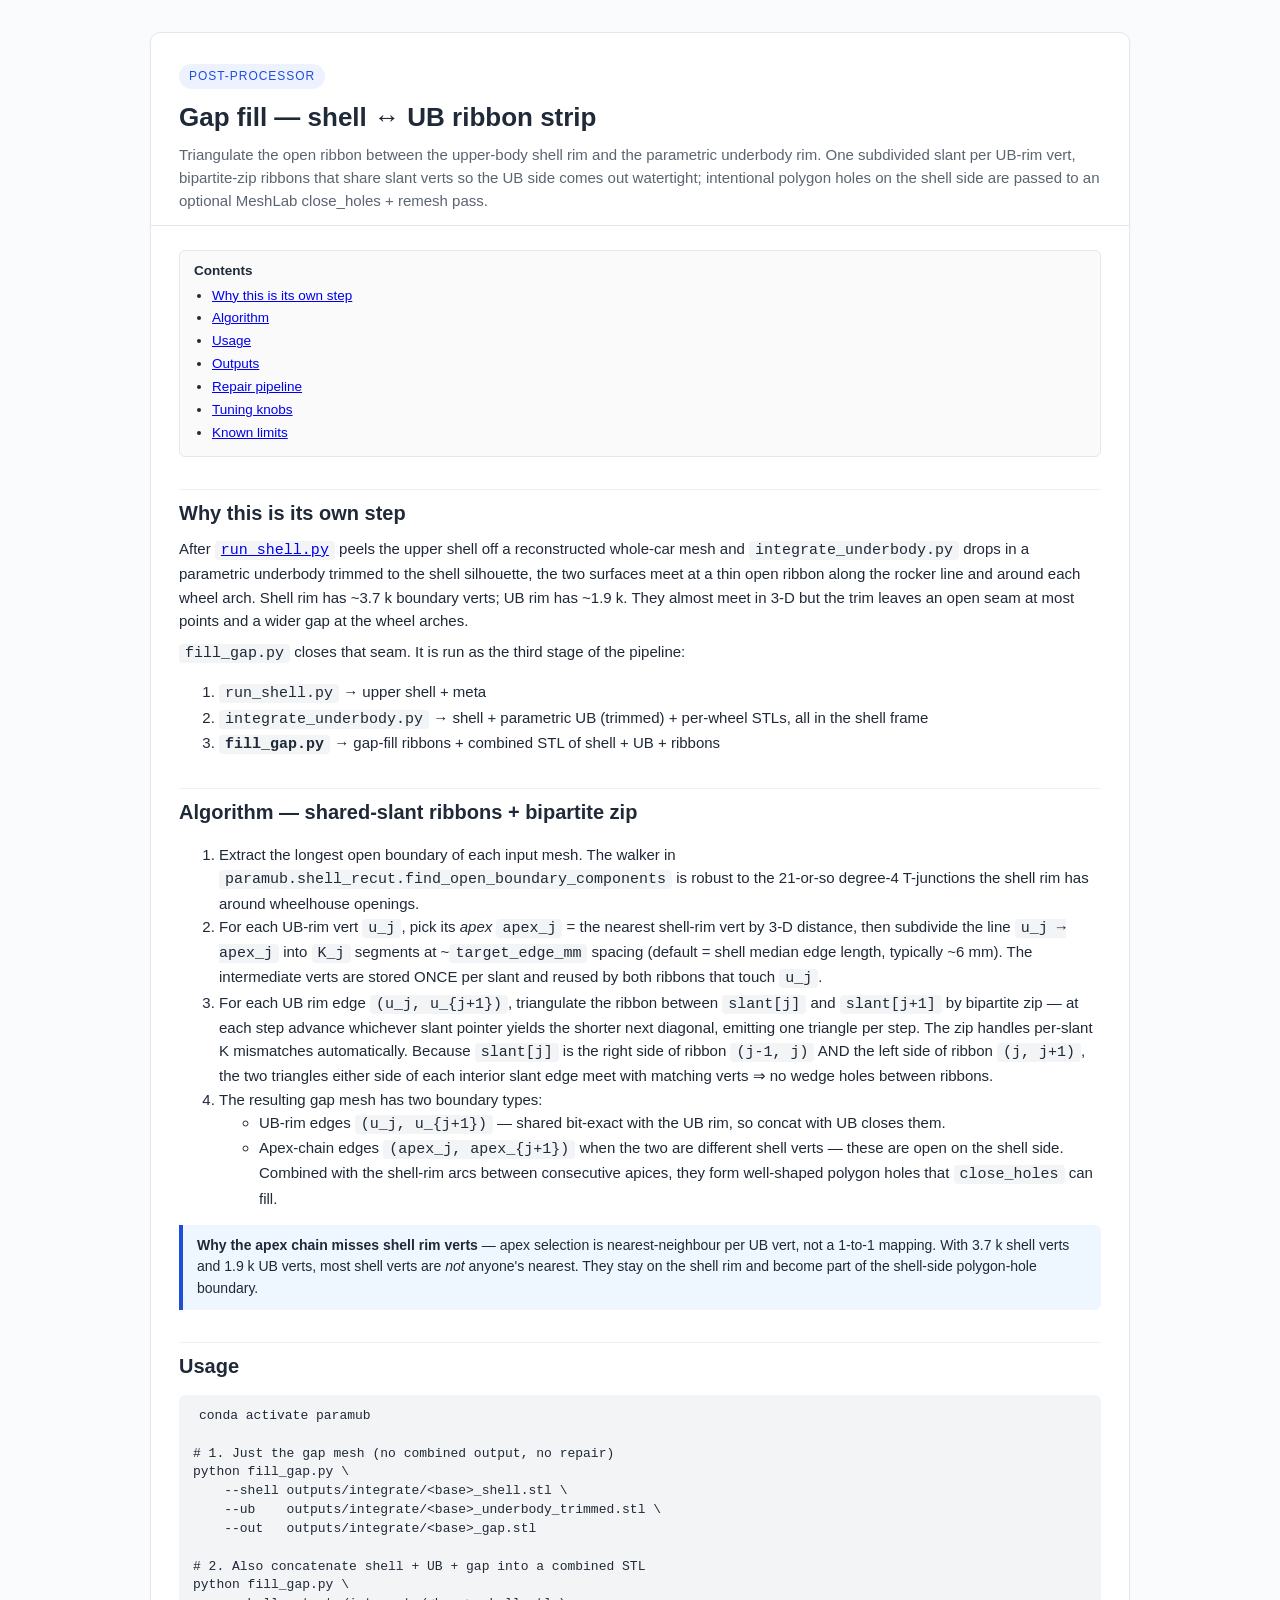
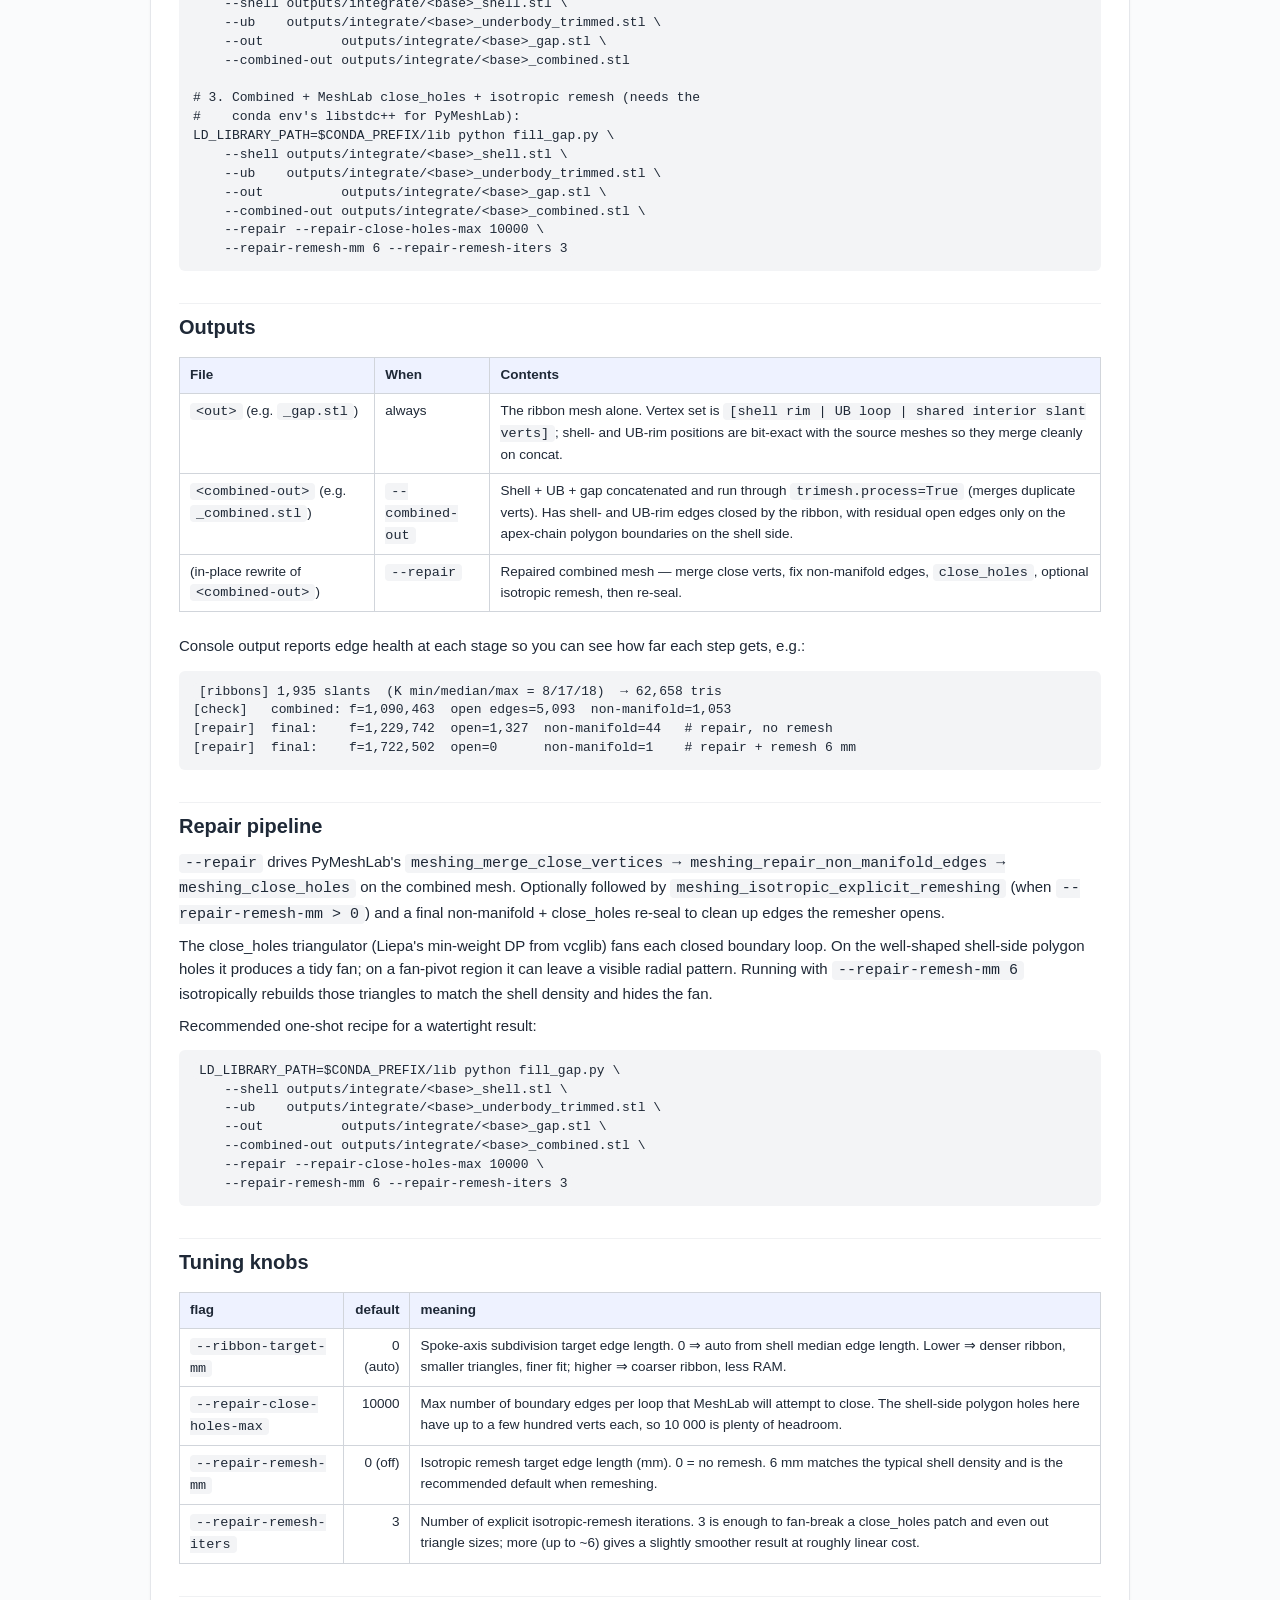
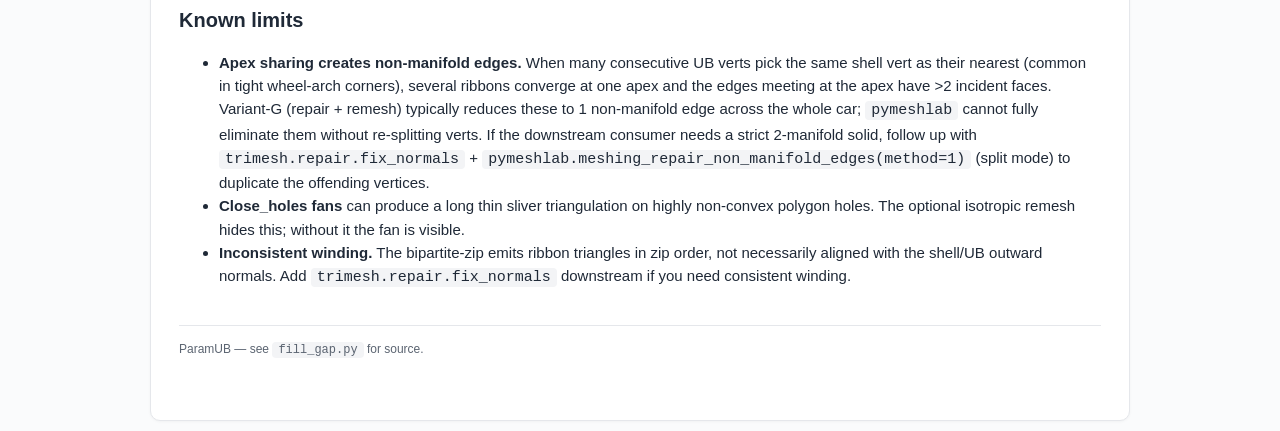
==== paramub/docs/fill_gap.html @ 1cd9445f "Starting Point 3 of Gap Fill Doc + docstring pass that wires fill_gap.py into the three-stage recons" ====
<!doctype html>
<html lang="en">
<head>
<meta charset="utf-8">
<title>ParamUB — Gap Fill (shell ↔ UB ribbon strip)</title>
<link rel="stylesheet" href="_style.css">
</head>
<body>
<main>
<header>
  <div class="tag">Post-processor</div>
  <h1>Gap fill — shell ↔ UB ribbon strip</h1>
  <p class="subtitle">
    Triangulate the open ribbon between the upper-body shell rim and the
    parametric underbody rim. One subdivided slant per UB-rim vert,
    bipartite-zip ribbons that share slant verts so the UB side comes out
    watertight; intentional polygon holes on the shell side are passed to
    an optional MeshLab close_holes + remesh pass.
  </p>
</header>

<nav class="toc">
  <strong>Contents</strong>
  <ul>
    <li><a href="#why">Why this is its own step</a></li>
    <li><a href="#algo">Algorithm</a></li>
    <li><a href="#usage">Usage</a></li>
    <li><a href="#outputs">Outputs</a></li>
    <li><a href="#repair">Repair pipeline</a></li>
    <li><a href="#tuning">Tuning knobs</a></li>
    <li><a href="#limits">Known limits</a></li>
  </ul>
</nav>

<h2 id="why">Why this is its own step</h2>
<p>
  After <a href="shell_extract.html"><code>run_shell.py</code></a> peels
  the upper shell off a reconstructed whole-car mesh and
  <code>integrate_underbody.py</code> drops in a parametric underbody
  trimmed to the shell silhouette, the two surfaces meet at a thin
  open ribbon along the rocker line and around each wheel arch. Shell
  rim has ~3.7 k boundary verts; UB rim has ~1.9 k. They almost meet
  in 3-D but the trim leaves an open seam at most points and a wider
  gap at the wheel arches.
</p>
<p>
  <code>fill_gap.py</code> closes that seam. It is run as the third
  stage of the pipeline:
</p>
<ol>
  <li><code>run_shell.py</code> → upper shell + meta</li>
  <li><code>integrate_underbody.py</code> → shell + parametric UB
    (trimmed) + per-wheel STLs, all in the shell frame</li>
  <li><strong><code>fill_gap.py</code></strong> → gap-fill ribbons +
    combined STL of shell + UB + ribbons</li>
</ol>

<h2 id="algo">Algorithm — shared-slant ribbons + bipartite zip</h2>
<ol>
  <li>Extract the longest open boundary of each input mesh. The walker
    in <code>paramub.shell_recut.find_open_boundary_components</code>
    is robust to the 21-or-so degree-4 T-junctions the shell rim has
    around wheelhouse openings.</li>
  <li>For each UB-rim vert <code>u_j</code>, pick its <em>apex</em>
    <code>apex_j</code> = the nearest shell-rim vert by 3-D distance,
    then subdivide the line <code>u_j → apex_j</code> into
    <code>K_j</code> segments at ~<code>target_edge_mm</code> spacing
    (default = shell median edge length, typically ~6 mm). The
    intermediate verts are stored ONCE per slant and reused by both
    ribbons that touch <code>u_j</code>.</li>
  <li>For each UB rim edge <code>(u_j, u_{j+1})</code>, triangulate the
    ribbon between <code>slant[j]</code> and <code>slant[j+1]</code> by
    bipartite zip — at each step advance whichever slant pointer yields
    the shorter next diagonal, emitting one triangle per step. The zip
    handles per-slant K mismatches automatically. Because
    <code>slant[j]</code> is the right side of ribbon <code>(j-1, j)</code>
    AND the left side of ribbon <code>(j, j+1)</code>, the two
    triangles either side of each interior slant edge meet with
    matching verts ⇒ no wedge holes between ribbons.</li>
  <li>The resulting gap mesh has two boundary types:
    <ul>
      <li>UB-rim edges <code>(u_j, u_{j+1})</code> — shared bit-exact
        with the UB rim, so concat with UB closes them.</li>
      <li>Apex-chain edges <code>(apex_j, apex_{j+1})</code> when the
        two are different shell verts — these are open on the shell
        side. Combined with the shell-rim arcs between consecutive
        apices, they form well-shaped polygon holes that
        <code>close_holes</code> can fill.</li>
    </ul>
  </li>
</ol>
<div class="callout info">
  <strong>Why the apex chain misses shell rim verts</strong> — apex
  selection is nearest-neighbour per UB vert, not a 1-to-1 mapping. With
  3.7 k shell verts and 1.9 k UB verts, most shell verts are <em>not</em>
  anyone's nearest. They stay on the shell rim and become part of the
  shell-side polygon-hole boundary.
</div>

<h2 id="usage">Usage</h2>
<pre><code>conda activate paramub

# 1. Just the gap mesh (no combined output, no repair)
python fill_gap.py \
    --shell outputs/integrate/&lt;base&gt;_shell.stl \
    --ub    outputs/integrate/&lt;base&gt;_underbody_trimmed.stl \
    --out   outputs/integrate/&lt;base&gt;_gap.stl

# 2. Also concatenate shell + UB + gap into a combined STL
python fill_gap.py \
    --shell outputs/integrate/&lt;base&gt;_shell.stl \
    --ub    outputs/integrate/&lt;base&gt;_underbody_trimmed.stl \
    --out          outputs/integrate/&lt;base&gt;_gap.stl \
    --combined-out outputs/integrate/&lt;base&gt;_combined.stl

# 3. Combined + MeshLab close_holes + isotropic remesh (needs the
#    conda env's libstdc++ for PyMeshLab):
LD_LIBRARY_PATH=$CONDA_PREFIX/lib python fill_gap.py \
    --shell outputs/integrate/&lt;base&gt;_shell.stl \
    --ub    outputs/integrate/&lt;base&gt;_underbody_trimmed.stl \
    --out          outputs/integrate/&lt;base&gt;_gap.stl \
    --combined-out outputs/integrate/&lt;base&gt;_combined.stl \
    --repair --repair-close-holes-max 10000 \
    --repair-remesh-mm 6 --repair-remesh-iters 3
</code></pre>

<h2 id="outputs">Outputs</h2>
<table>
  <thead><tr><th>File</th><th>When</th><th>Contents</th></tr></thead>
  <tbody>
    <tr><td><code>&lt;out&gt;</code> (e.g. <code>_gap.stl</code>)</td>
        <td>always</td>
        <td>The ribbon mesh alone. Vertex set is
            <code>[shell rim | UB loop | shared interior slant verts]</code>;
            shell- and UB-rim positions are bit-exact with the source
            meshes so they merge cleanly on concat.</td></tr>
    <tr><td><code>&lt;combined-out&gt;</code> (e.g. <code>_combined.stl</code>)</td>
        <td><code>--combined-out</code></td>
        <td>Shell + UB + gap concatenated and run through
            <code>trimesh.process=True</code> (merges duplicate verts).
            Has shell- and UB-rim edges closed by the ribbon, with
            residual open edges only on the apex-chain polygon
            boundaries on the shell side.</td></tr>
    <tr><td>(in-place rewrite of <code>&lt;combined-out&gt;</code>)</td>
        <td><code>--repair</code></td>
        <td>Repaired combined mesh — merge close verts, fix non-manifold
            edges, <code>close_holes</code>, optional isotropic remesh,
            then re-seal.</td></tr>
  </tbody>
</table>

<p>Console output reports edge health at each stage so you can see how
far each step gets, e.g.:</p>
<pre><code>[ribbons] 1,935 slants  (K min/median/max = 8/17/18)  → 62,658 tris
[check]   combined: f=1,090,463  open edges=5,093  non-manifold=1,053
[repair]  final:    f=1,229,742  open=1,327  non-manifold=44   # repair, no remesh
[repair]  final:    f=1,722,502  open=0      non-manifold=1    # repair + remesh 6 mm
</code></pre>

<h2 id="repair">Repair pipeline</h2>
<p>
  <code>--repair</code> drives PyMeshLab's
  <code>meshing_merge_close_vertices → meshing_repair_non_manifold_edges
  → meshing_close_holes</code> on the combined mesh. Optionally
  followed by <code>meshing_isotropic_explicit_remeshing</code> (when
  <code>--repair-remesh-mm &gt; 0</code>) and a final non-manifold +
  close_holes re-seal to clean up edges the remesher opens.
</p>
<p>
  The close_holes triangulator (Liepa's min-weight DP from vcglib) fans
  each closed boundary loop. On the well-shaped shell-side polygon
  holes it produces a tidy fan; on a fan-pivot region it can leave a
  visible radial pattern. Running with <code>--repair-remesh-mm 6</code>
  isotropically rebuilds those triangles to match the shell density and
  hides the fan.
</p>
<p>
  Recommended one-shot recipe for a watertight result:
</p>
<pre><code>LD_LIBRARY_PATH=$CONDA_PREFIX/lib python fill_gap.py \
    --shell outputs/integrate/&lt;base&gt;_shell.stl \
    --ub    outputs/integrate/&lt;base&gt;_underbody_trimmed.stl \
    --out          outputs/integrate/&lt;base&gt;_gap.stl \
    --combined-out outputs/integrate/&lt;base&gt;_combined.stl \
    --repair --repair-close-holes-max 10000 \
    --repair-remesh-mm 6 --repair-remesh-iters 3
</code></pre>

<h2 id="tuning">Tuning knobs</h2>
<table>
  <thead><tr><th>flag</th><th class="num">default</th><th>meaning</th></tr></thead>
  <tbody>
    <tr><td><code>--ribbon-target-mm</code></td>
        <td class="num">0 (auto)</td>
        <td>Spoke-axis subdivision target edge length. 0 ⇒ auto from
            shell median edge length. Lower ⇒ denser ribbon, smaller
            triangles, finer fit; higher ⇒ coarser ribbon, less RAM.</td></tr>
    <tr><td><code>--repair-close-holes-max</code></td>
        <td class="num">10000</td>
        <td>Max number of boundary edges per loop that MeshLab will
            attempt to close. The shell-side polygon holes here have
            up to a few hundred verts each, so 10 000 is plenty of
            headroom.</td></tr>
    <tr><td><code>--repair-remesh-mm</code></td>
        <td class="num">0 (off)</td>
        <td>Isotropic remesh target edge length (mm). 0 = no remesh.
            6 mm matches the typical shell density and is the
            recommended default when remeshing.</td></tr>
    <tr><td><code>--repair-remesh-iters</code></td>
        <td class="num">3</td>
        <td>Number of explicit isotropic-remesh iterations. 3 is enough
            to fan-break a close_holes patch and even out triangle
            sizes; more (up to ~6) gives a slightly smoother result at
            roughly linear cost.</td></tr>
  </tbody>
</table>

<h2 id="limits">Known limits</h2>
<ul>
  <li><strong>Apex sharing creates non-manifold edges.</strong> When
    many consecutive UB verts pick the same shell vert as their nearest
    (common in tight wheel-arch corners), several ribbons converge at
    one apex and the edges meeting at the apex have &gt;2 incident
    faces. Variant-G (repair + remesh) typically reduces these to 1
    non-manifold edge across the whole car; <code>pymeshlab</code>
    cannot fully eliminate them without re-splitting verts. If the
    downstream consumer needs a strict 2-manifold solid, follow up with
    <code>trimesh.repair.fix_normals</code> +
    <code>pymeshlab.meshing_repair_non_manifold_edges(method=1)</code>
    (split mode) to duplicate the offending vertices.</li>
  <li><strong>Close_holes fans</strong> can produce a long thin sliver
    triangulation on highly non-convex polygon holes. The optional
    isotropic remesh hides this; without it the fan is visible.</li>
  <li><strong>Inconsistent winding.</strong> The bipartite-zip emits
    ribbon triangles in zip order, not necessarily aligned with the
    shell/UB outward normals. Add <code>trimesh.repair.fix_normals</code>
    downstream if you need consistent winding.</li>
</ul>

<footer>ParamUB — see <code>fill_gap.py</code> for source.</footer>
</main>
</body>
</html>
---- paramub/docs/_style.css ----
/* Shared style for the ParamUB user guides. */
:root {
  --fg: #1f2937;
  --muted: #5b6471;
  --accent: #1f4ed8;
  --code-bg: #f3f4f6;
  --table-border: #d1d5db;
  --table-head-bg: #eef2ff;
}
* { box-sizing: border-box; }
html, body {
  margin: 0; padding: 0;
  color: var(--fg);
  font: 15px/1.55 -apple-system, BlinkMacSystemFont, "Segoe UI",
        Roboto, Helvetica, Arial, sans-serif;
  background: #fafbfc;
}
main {
  max-width: 980px;
  margin: 32px auto;
  padding: 0 28px 60px;
  background: white;
  border: 1px solid #e5e7eb;
  border-radius: 10px;
  box-shadow: 0 1px 3px rgba(0,0,0,0.04);
}
header {
  padding: 30px 28px 12px;
  border-bottom: 1px solid #e5e7eb;
  margin: 0 -28px 24px;
}
header h1 { margin: 0; font-size: 26px; }
header .tag {
  display: inline-block;
  font-size: 12px;
  letter-spacing: 0.08em;
  text-transform: uppercase;
  color: var(--accent);
  background: var(--table-head-bg);
  padding: 3px 10px;
  border-radius: 999px;
  margin-bottom: 8px;
}
header .subtitle { color: var(--muted); margin: 6px 0 0; }
h2 {
  margin: 32px 0 8px;
  padding-top: 8px;
  border-top: 1px solid #f0f1f3;
  font-size: 20px;
}
h3 { margin: 24px 0 6px; font-size: 16px; }
p { margin: 8px 0; }
code, pre {
  font-family: ui-monospace, SFMono-Regular, Menlo, monospace;
}
code { background: var(--code-bg); padding: 1px 6px; border-radius: 4px; }
pre {
  background: var(--code-bg);
  padding: 12px 14px;
  border-radius: 6px;
  overflow-x: auto;
  font-size: 13px;
  line-height: 1.45;
}
table {
  border-collapse: collapse;
  width: 100%;
  margin: 14px 0 22px;
  font-size: 13.5px;
}
th, td {
  text-align: left;
  border: 1px solid var(--table-border);
  padding: 7px 10px;
  vertical-align: top;
}
th { background: var(--table-head-bg); }
td.num, th.num { text-align: right; font-variant-numeric: tabular-nums; }
.figure {
  margin: 20px 0 28px;
  text-align: center;
}
.figure img {
  max-width: 100%;
  border: 1px solid #e5e7eb;
  border-radius: 6px;
  background: white;
}
.figure .caption {
  display: block;
  margin-top: 6px;
  color: var(--muted);
  font-size: 13px;
}
.callout {
  background: #fff8ed;
  border-left: 4px solid #f59e0b;
  padding: 10px 14px;
  margin: 14px 0;
  border-radius: 0 6px 6px 0;
  font-size: 14px;
}
.callout.info {
  background: #eef6ff;
  border-color: var(--accent);
}
nav.toc {
  background: #fafafa;
  border: 1px solid #e5e7eb;
  border-radius: 6px;
  padding: 10px 14px;
  font-size: 13.5px;
  margin: 12px 0 24px;
}
nav.toc ul { margin: 4px 0 0 18px; padding: 0; }
nav.toc li { margin: 2px 0; }
footer {
  margin-top: 36px;
  padding-top: 14px;
  border-top: 1px solid #e5e7eb;
  color: var(--muted);
  font-size: 12px;
}
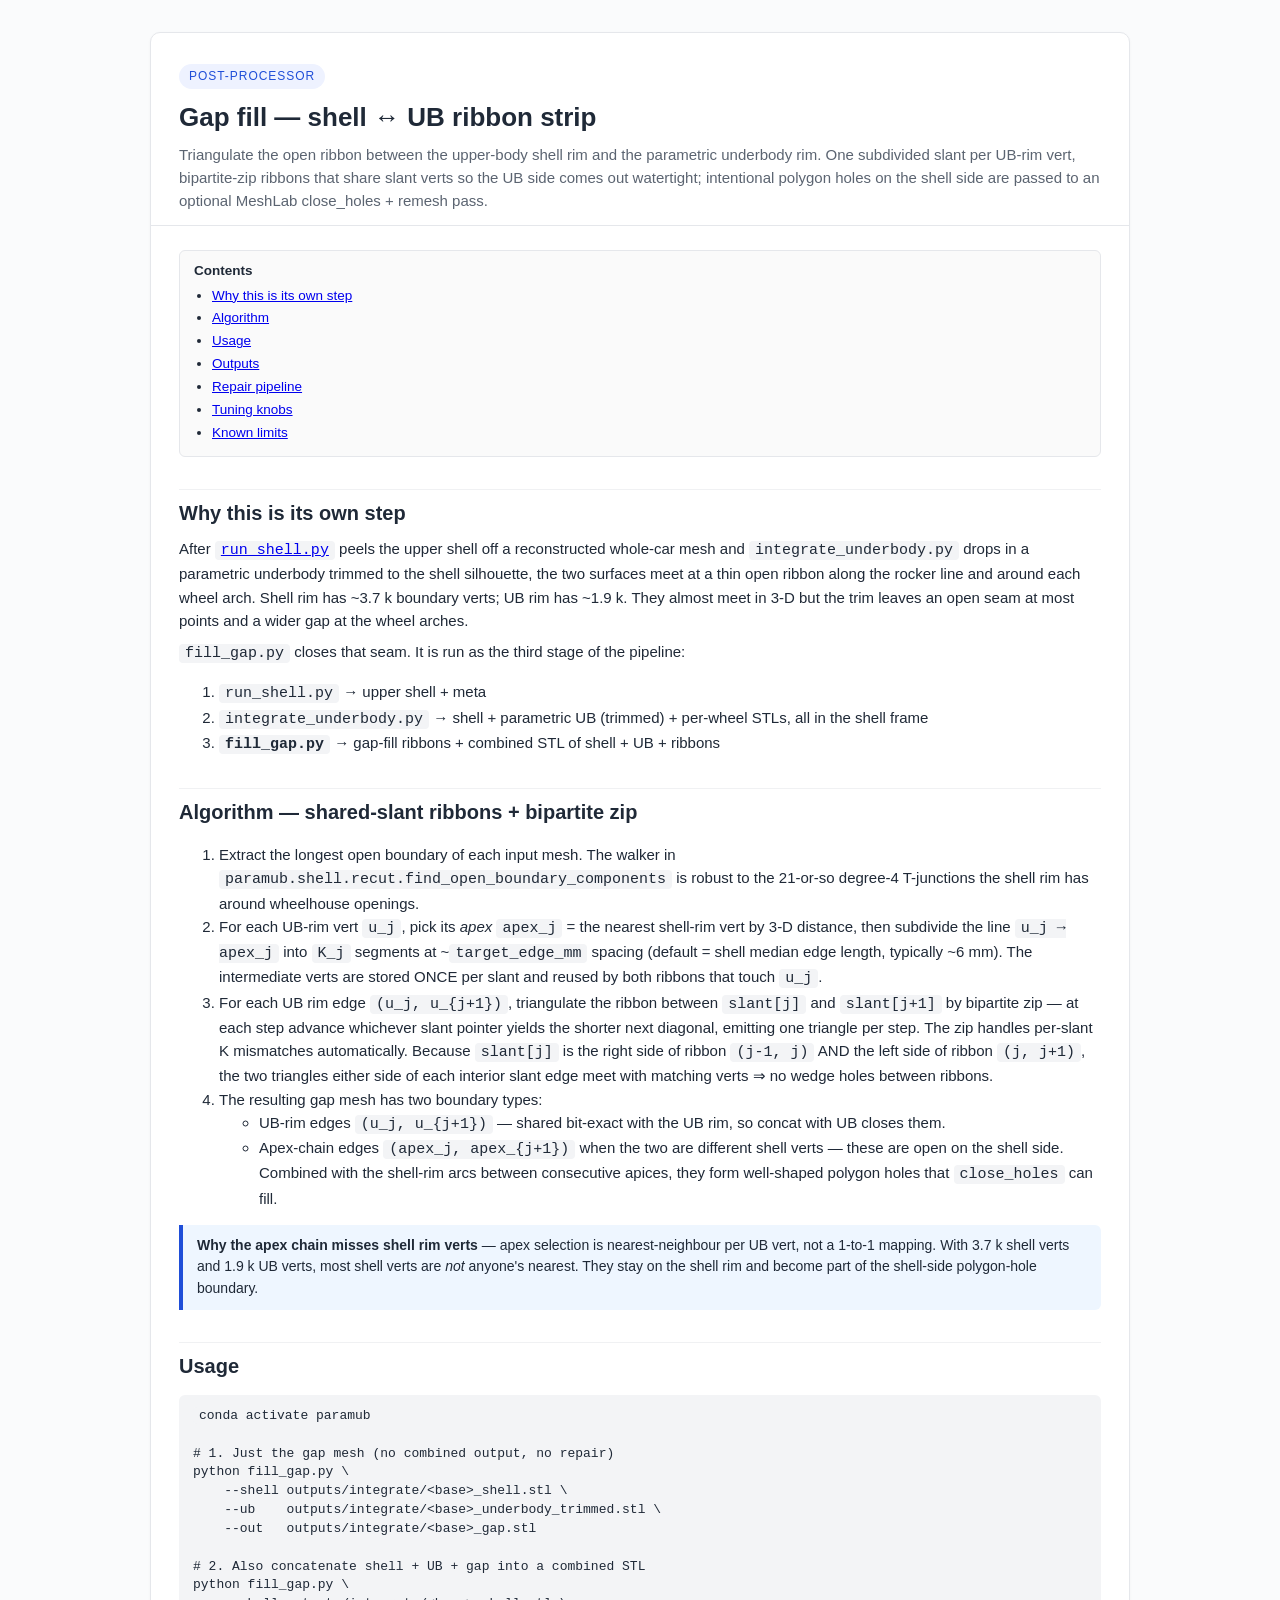
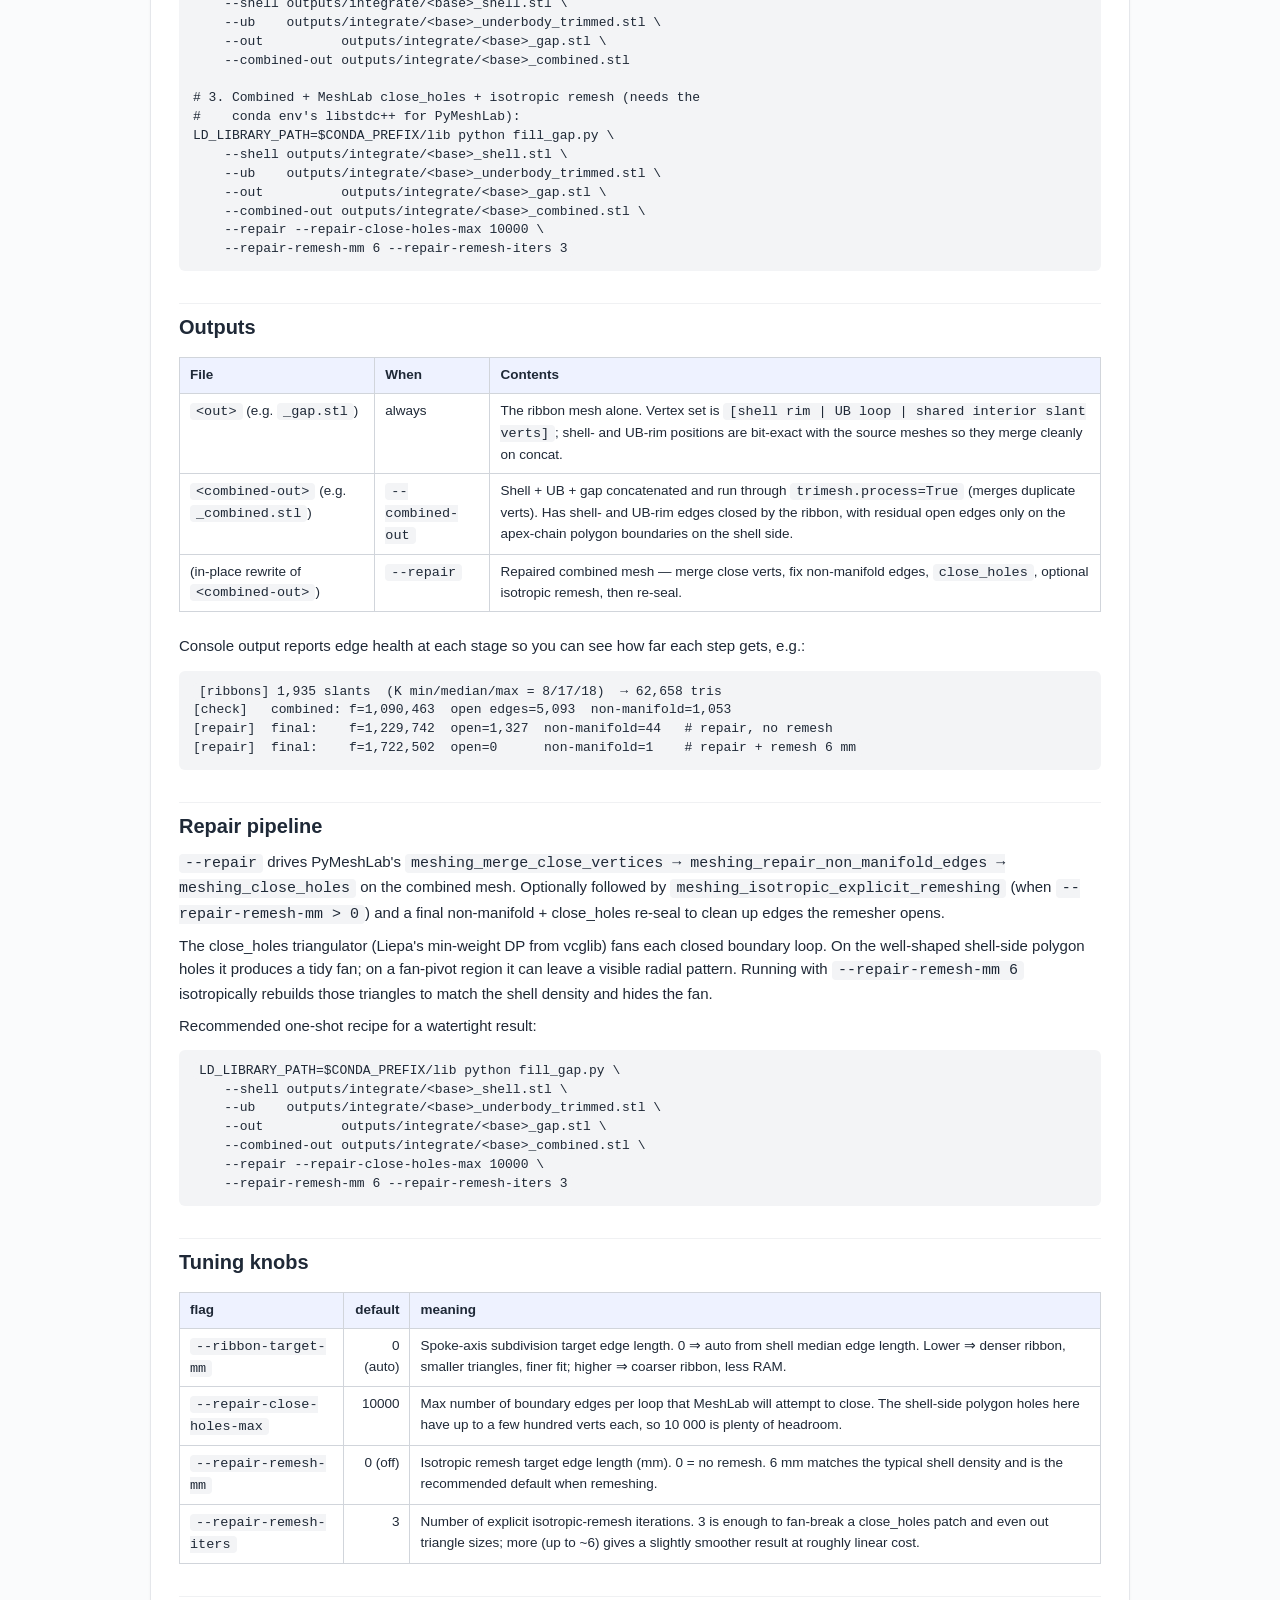
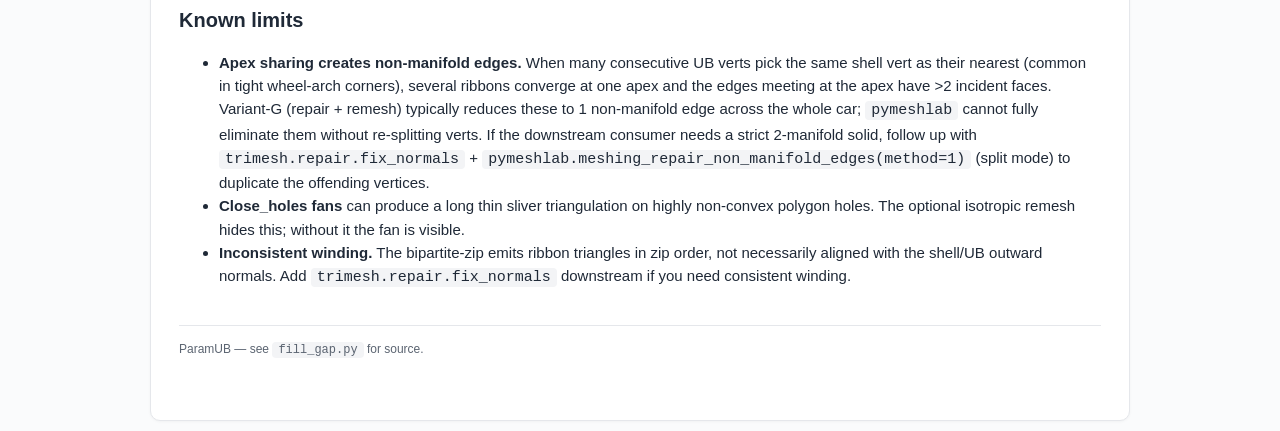
==== commit 80c263a2: "Reorganize paramub/ into subpackages: builders/, shell/, pipeline/ Flatten the 14 paramub/*.py modul" ====
--- a/paramub/docs/fill_gap.html
+++ b/paramub/docs/fill_gap.html
@@ -58,7 +58,7 @@
 <h2 id="algo">Algorithm — shared-slant ribbons + bipartite zip</h2>
 <ol>
   <li>Extract the longest open boundary of each input mesh. The walker
-    in <code>paramub.shell_recut.find_open_boundary_components</code>
+    in <code>paramub.shell.recut.find_open_boundary_components</code>
     is robust to the 21-or-so degree-4 T-junctions the shell rim has
     around wheelhouse openings.</li>
   <li>For each UB-rim vert <code>u_j</code>, pick its <em>apex</em>
